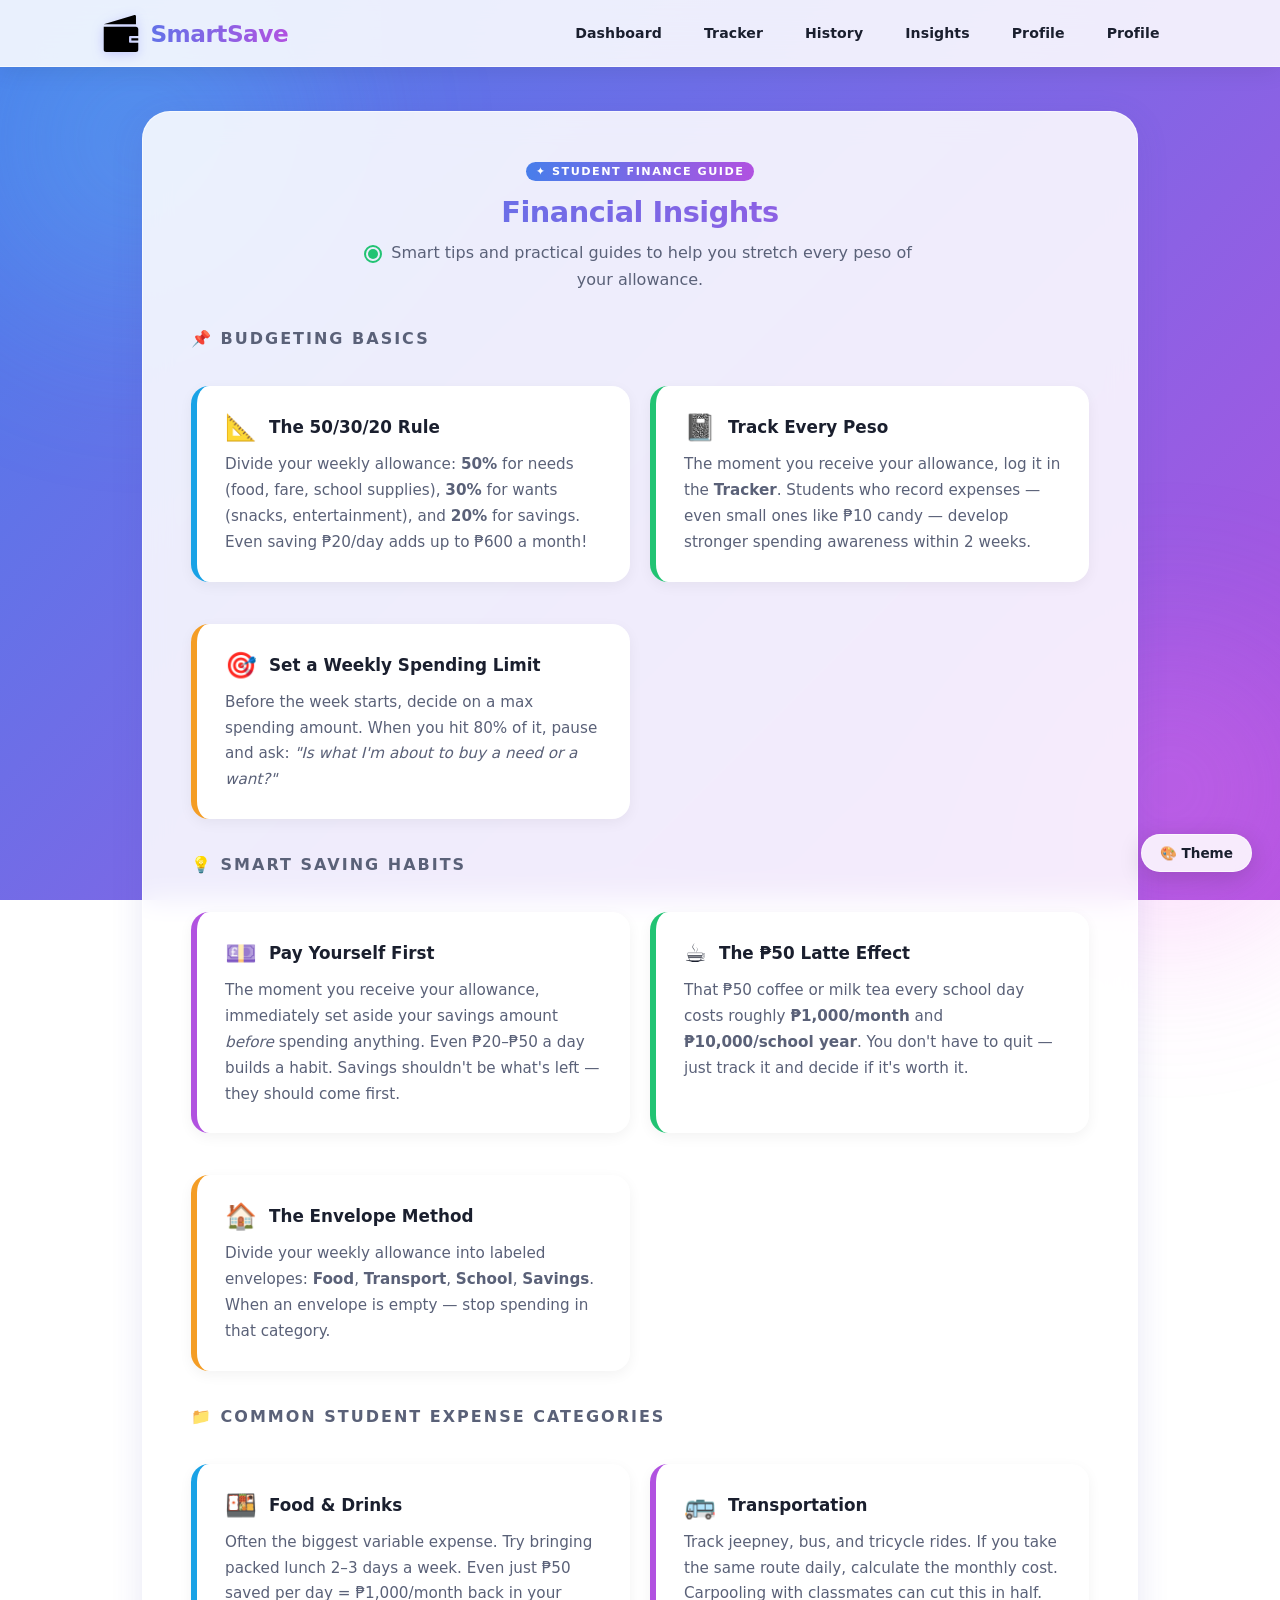
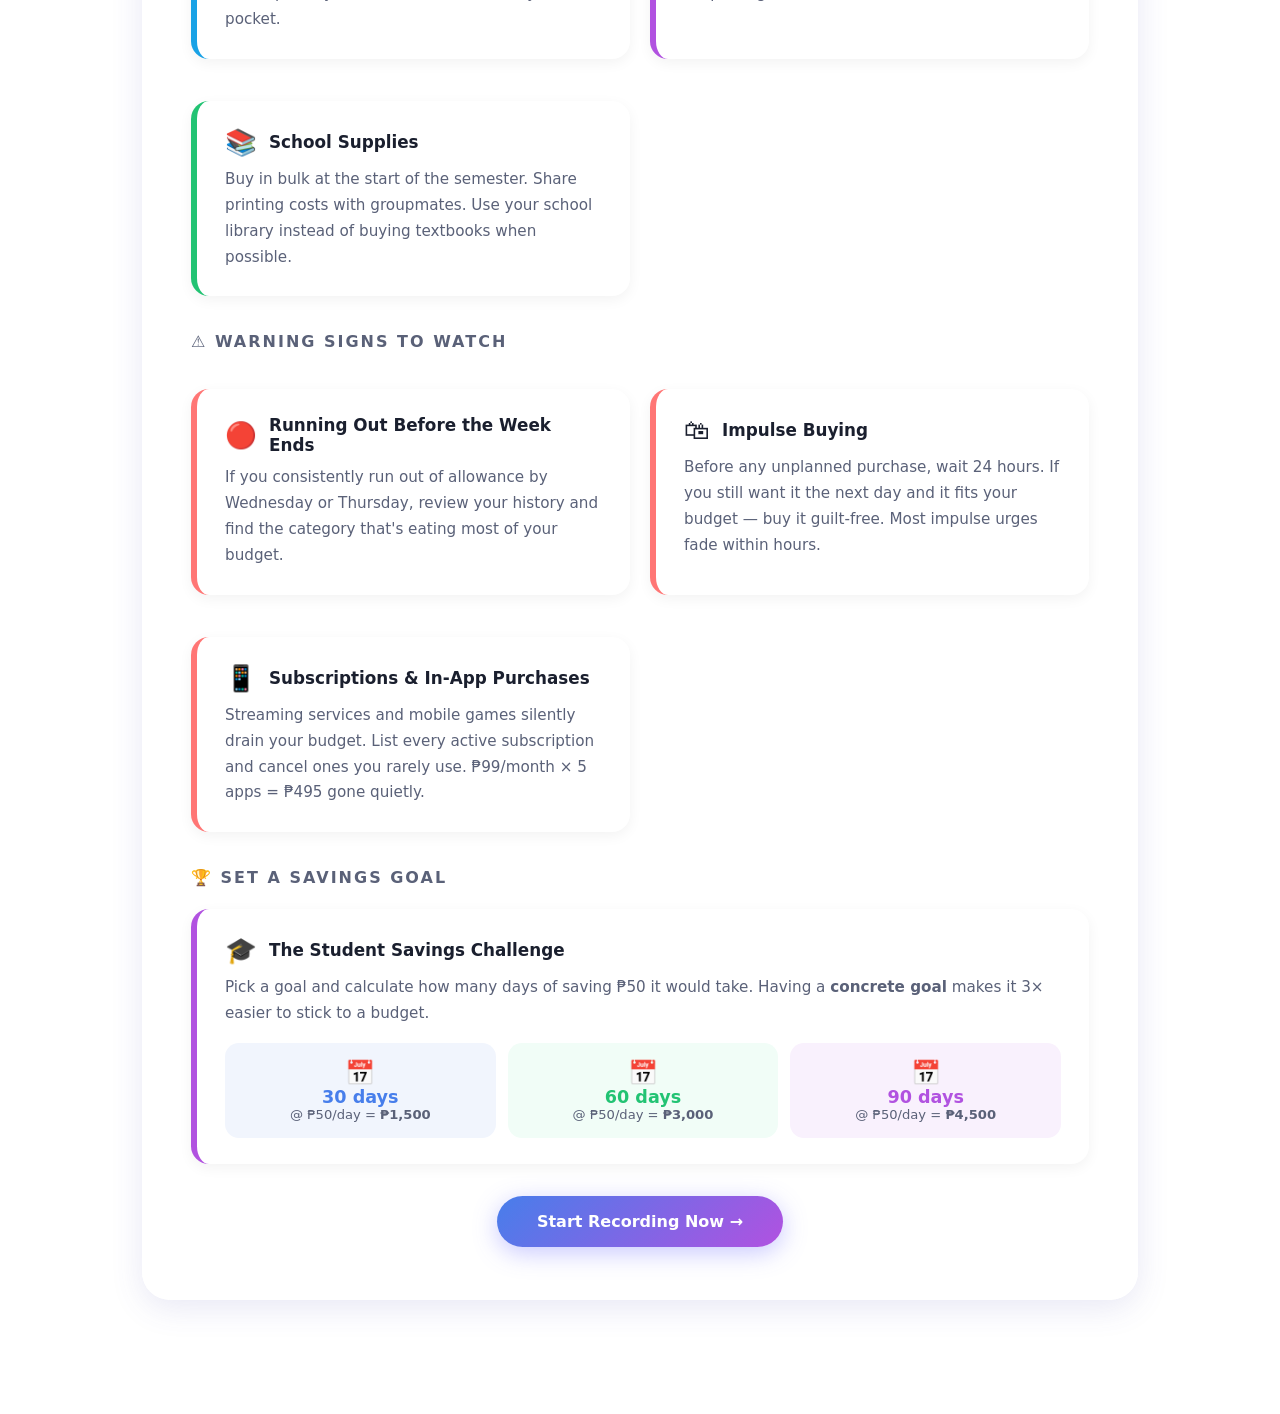
==== FINAL PROJECT 3.0/insights.html @ 8adee1b2 "Add files via upload" ====
<!DOCTYPE html>
<html lang="en">
<head>
    <meta charset="UTF-8">
    <meta name="viewport" content="width=device-width, initial-scale=1.0">
    <title>SmartSave | Insights</title>
    <link rel="stylesheet" href="styles.css">
</head>
<body>

    <nav class="main-nav">
        <div class="nav-brand">
            <img src="assets/wallet-svgrepo-com.svg" alt="SmartSave Logo" class="nav-logo">
            <span>SmartSave</span>
        </div>
        <ul class="nav-links">
            <li><a href="index.html"    class="nav-item home">Dashboard</a></li>
            <li><a href="tracker.html"  class="nav-item tracker">Tracker</a></li>
            <li><a href="history.html"  class="nav-item history">History</a></li>
            <li><a href="insights.html" class="nav-item insights">Insights</a></li>
            <li><a href="profile.html"  class="nav-item profile">Profile</a></li>
            <li><a href="profile.html" class="nav-item profile">Profile</a></li>
        </ul>
    </nav>

    <main class="container">
        <section class="card fade-up">
            <span class="tip-tag">&#10022; Student Finance Guide</span>
            <h2>Financial Insights</h2>
            <p style="max-width: 580px; margin: 10px auto 0;">
                <span class="pulse-dot"></span>
                Smart tips and practical guides to help you stretch every peso of your allowance.
            </p>

            <!-- Budgeting Basics -->
            <div style="margin-top: 36px; text-align: left;">
                <h3 style="font-size:1rem; font-weight:800; letter-spacing:2px; text-transform:uppercase; color:var(--text-muted); margin-bottom:16px;">&#128204; Budgeting Basics</h3>
                <div class="insights-grid">
                    <div class="insight-box blue fade-up delay-1">
                        <div class="insight-header"><span class="insight-icon">&#128208;</span><span class="insight-title">The 50/30/20 Rule</span></div>
                        <p>Divide your weekly allowance: <strong>50%</strong> for needs (food, fare, school supplies), <strong>30%</strong> for wants (snacks, entertainment), and <strong>20%</strong> for savings. Even saving &#8369;20/day adds up to &#8369;600 a month!</p>
                    </div>
                    <div class="insight-box green fade-up delay-2">
                        <div class="insight-header"><span class="insight-icon">&#128211;</span><span class="insight-title">Track Every Peso</span></div>
                        <p>The moment you receive your allowance, log it in the <strong>Tracker</strong>. Students who record expenses &mdash; even small ones like &#8369;10 candy &mdash; develop stronger spending awareness within 2 weeks.</p>
                    </div>
                    <div class="insight-box orange fade-up delay-3">
                        <div class="insight-header"><span class="insight-icon">&#127919;</span><span class="insight-title">Set a Weekly Spending Limit</span></div>
                        <p>Before the week starts, decide on a max spending amount. When you hit 80% of it, pause and ask: <em>"Is what I'm about to buy a need or a want?"</em></p>
                    </div>
                </div>
            </div>

            <!-- Smart Saving Habits -->
            <div style="margin-top: 36px; text-align: left;">
                <h3 style="font-size:1rem; font-weight:800; letter-spacing:2px; text-transform:uppercase; color:var(--text-muted); margin-bottom:16px;">&#128161; Smart Saving Habits</h3>
                <div class="insights-grid">
                    <div class="insight-box fade-up delay-1">
                        <div class="insight-header"><span class="insight-icon">&#128183;</span><span class="insight-title">Pay Yourself First</span></div>
                        <p>The moment you receive your allowance, immediately set aside your savings amount <em>before</em> spending anything. Even &#8369;20&ndash;&#8369;50 a day builds a habit. Savings shouldn't be what's left &mdash; they should come first.</p>
                    </div>
                    <div class="insight-box green fade-up delay-2">
                        <div class="insight-header"><span class="insight-icon">&#9749;</span><span class="insight-title">The &#8369;50 Latte Effect</span></div>
                        <p>That &#8369;50 coffee or milk tea every school day costs roughly <strong>&#8369;1,000/month</strong> and <strong>&#8369;10,000/school year</strong>. You don't have to quit &mdash; just track it and decide if it's worth it.</p>
                    </div>
                    <div class="insight-box orange fade-up delay-3">
                        <div class="insight-header"><span class="insight-icon">&#127968;</span><span class="insight-title">The Envelope Method</span></div>
                        <p>Divide your weekly allowance into labeled envelopes: <strong>Food</strong>, <strong>Transport</strong>, <strong>School</strong>, <strong>Savings</strong>. When an envelope is empty &mdash; stop spending in that category.</p>
                    </div>
                </div>
            </div>

            <!-- Expense Categories -->
            <div style="margin-top: 36px; text-align: left;">
                <h3 style="font-size:1rem; font-weight:800; letter-spacing:2px; text-transform:uppercase; color:var(--text-muted); margin-bottom:16px;">&#128193; Common Student Expense Categories</h3>
                <div class="insights-grid">
                    <div class="insight-box blue fade-up delay-1">
                        <div class="insight-header"><span class="insight-icon">&#127857;</span><span class="insight-title">Food &amp; Drinks</span></div>
                        <p>Often the biggest variable expense. Try bringing packed lunch 2&ndash;3 days a week. Even just &#8369;50 saved per day = &#8369;1,000/month back in your pocket.</p>
                    </div>
                    <div class="insight-box fade-up delay-2">
                        <div class="insight-header"><span class="insight-icon">&#128652;</span><span class="insight-title">Transportation</span></div>
                        <p>Track jeepney, bus, and tricycle rides. If you take the same route daily, calculate the monthly cost. Carpooling with classmates can cut this in half.</p>
                    </div>
                    <div class="insight-box green fade-up delay-3">
                        <div class="insight-header"><span class="insight-icon">&#128218;</span><span class="insight-title">School Supplies</span></div>
                        <p>Buy in bulk at the start of the semester. Share printing costs with groupmates. Use your school library instead of buying textbooks when possible.</p>
                    </div>
                </div>
            </div>

            <!-- Warning Signs -->
            <div style="margin-top: 36px; text-align: left;">
                <h3 style="font-size:1rem; font-weight:800; letter-spacing:2px; text-transform:uppercase; color:var(--text-muted); margin-bottom:16px;">&#9888;&#65039; Warning Signs to Watch</h3>
                <div class="insights-grid">
                    <div class="insight-box red fade-up delay-1">
                        <div class="insight-header"><span class="insight-icon">&#128308;</span><span class="insight-title">Running Out Before the Week Ends</span></div>
                        <p>If you consistently run out of allowance by Wednesday or Thursday, review your history and find the category that's eating most of your budget.</p>
                    </div>
                    <div class="insight-box red fade-up delay-2">
                        <div class="insight-header"><span class="insight-icon">&#128717;</span><span class="insight-title">Impulse Buying</span></div>
                        <p>Before any unplanned purchase, wait 24 hours. If you still want it the next day and it fits your budget &mdash; buy it guilt-free. Most impulse urges fade within hours.</p>
                    </div>
                    <div class="insight-box red fade-up delay-3">
                        <div class="insight-header"><span class="insight-icon">&#128241;</span><span class="insight-title">Subscriptions &amp; In-App Purchases</span></div>
                        <p>Streaming services and mobile games silently drain your budget. List every active subscription and cancel ones you rarely use. &#8369;99/month &times; 5 apps = &#8369;495 gone quietly.</p>
                    </div>
                </div>
            </div>

            <!-- Goal Setting -->
            <div style="margin-top: 36px; text-align: left;">
                <h3 style="font-size:1rem; font-weight:800; letter-spacing:2px; text-transform:uppercase; color:var(--text-muted); margin-bottom:16px;">&#127942; Set a Savings Goal</h3>
                <div class="insight-box fade-up delay-2" style="border-left-color: var(--grad-2);">
                    <div class="insight-header"><span class="insight-icon">&#127891;</span><span class="insight-title">The Student Savings Challenge</span></div>
                    <p style="margin-bottom:16px;">Pick a goal and calculate how many days of saving &#8369;50 it would take. Having a <strong>concrete goal</strong> makes it 3&times; easier to stick to a budget.</p>
                    <div style="display:grid; grid-template-columns: repeat(auto-fit, minmax(160px,1fr)); gap:12px; margin-top:14px;">
                        <div style="background:hsl(220,80%,97%); border-radius:14px; padding:16px; text-align:center;">
                            <div style="font-size:1.5rem;">&#128197;</div>
                            <div style="font-weight:800; font-size:1.1rem; color:var(--grad-1);">30 days</div>
                            <div style="font-size:0.82rem; color:var(--text-muted);">@ &#8369;50/day = <strong>&#8369;1,500</strong></div>
                        </div>
                        <div style="background:hsl(150,80%,97%); border-radius:14px; padding:16px; text-align:center;">
                            <div style="font-size:1.5rem;">&#128197;</div>
                            <div style="font-weight:800; font-size:1.1rem; color:var(--clr-tracker);">60 days</div>
                            <div style="font-size:0.82rem; color:var(--text-muted);">@ &#8369;50/day = <strong>&#8369;3,000</strong></div>
                        </div>
                        <div style="background:hsl(280,80%,97%); border-radius:14px; padding:16px; text-align:center;">
                            <div style="font-size:1.5rem;">&#128197;</div>
                            <div style="font-weight:800; font-size:1.1rem; color:var(--clr-insights);">90 days</div>
                            <div style="font-size:0.82rem; color:var(--text-muted);">@ &#8369;50/day = <strong>&#8369;4,500</strong></div>
                        </div>
                    </div>
                </div>
            </div>

            <a href="tracker.html" class="btn-cta" style="margin-top:32px; display:inline-block;">Start Recording Now &rarr;</a>
        </section>
    </main>

    <footer style="text-align:center; padding: 28px 0 20px; position:relative; z-index:1;">
        <p style="font-size:0.82rem; color:rgba(255,255,255,0.7);">
            &copy; 2026 SmartSave &nbsp;&middot;&nbsp;
            <a href="terms.html" style="color:rgba(255,255,255,0.9); font-weight:600; text-decoration:underline; text-underline-offset:3px;">Terms &amp; Privacy</a>
        </p>
    </footer>

    <script src="script.js"></script>
    <script src="profile-loader.js"></script>
    <script src="theme.js"></script>
</body>
</html>
---- FINAL PROJECT 3.0/styles.css ----
/* ── CSS Variables ─────────────────────────────────────── */
:root {
    --h-primary: 220;
    --grad-1: hsl(220, 80%, 60%);
    --grad-2: hsl(280, 70%, 60%);
    --grad-3: hsl(160, 70%, 50%);
    --glass-bg: rgba(255, 255, 255, 0.88);
    --glass-border: rgba(255, 255, 255, 0.6);
    --text-dark: #1a1f2e;
    --text-muted: #5a6178;
    --clr-home: hsl(200, 80%, 50%);
    --clr-tracker: hsl(150, 70%, 45%);
    --clr-history: hsl(35, 90%, 55%);
    --clr-insights: hsl(280, 70%, 60%);
    --clr-danger: #ff7675;
    --shadow-soft: 0 8px 32px rgba(80, 80, 180, 0.13);
    --shadow-hover: 0 20px 50px rgba(80, 80, 180, 0.22);
    --radius-card: 28px;
    --radius-pill: 50px;
}

/* ── Reset ─────────────────────────────────────────────── */
*, *::before, *::after { box-sizing: border-box; margin: 0; padding: 0; }

/* ── Body & Animated Background ───────────────────────── */
body {
    font-family: 'Segoe UI', system-ui, -apple-system, sans-serif;
    background: linear-gradient(135deg, var(--grad-1), var(--grad-2));
    background-attachment: fixed;
    min-height: 100vh;
    color: var(--text-dark);
    overflow-x: hidden;
}

/* Animated floating orbs behind everything */
body::before,
body::after {
    content: '';
    position: fixed;
    border-radius: 50%;
    filter: blur(80px);
    opacity: 0.45;
    z-index: 0;
    pointer-events: none;
    animation: orbFloat 10s ease-in-out infinite alternate;
}
body::before {
    width: 520px; height: 520px;
    background: radial-gradient(circle, hsl(200,90%,65%), transparent 70%);
    top: -120px; left: -120px;
}
body::after {
    width: 420px; height: 420px;
    background: radial-gradient(circle, hsl(300,80%,70%), transparent 70%);
    bottom: -100px; right: -100px;
    animation-delay: -5s;
    animation-duration: 13s;
}

@keyframes orbFloat {
    0%   { transform: translate(0, 0) scale(1); }
    50%  { transform: translate(40px, 30px) scale(1.08); }
    100% { transform: translate(-20px, 50px) scale(0.95); }
}

/* ── Navbar ────────────────────────────────────────────── */
.main-nav {
    display: flex;
    justify-content: space-between;
    align-items: center;
    padding: 14px 8%;
    background: var(--glass-bg);
    backdrop-filter: blur(18px);
    -webkit-backdrop-filter: blur(18px);
    border-bottom: 1px solid var(--glass-border);
    box-shadow: 0 4px 24px rgba(0,0,0,0.08);
    position: sticky;
    top: 0;
    z-index: 1000;
    animation: navSlideDown 0.6s cubic-bezier(0.22, 1, 0.36, 1) both;
}

@keyframes navSlideDown {
    from { transform: translateY(-100%); opacity: 0; }
    to   { transform: translateY(0);     opacity: 1; }
}

.nav-brand {
    display: flex;
    align-items: center;
    font-family: 'Segoe UI', system-ui, -apple-system, sans-serif;
    font-weight: 800;
    font-size: 1.45rem;
    background: linear-gradient(90deg, var(--grad-1), var(--grad-2));
    -webkit-background-clip: text;
    -webkit-text-fill-color: transparent;
    background-clip: text;
    letter-spacing: -0.5px;
}

.nav-logo {
    height: 38px;
    margin-right: 10px;
    filter: drop-shadow(0 2px 6px rgba(100,100,255,0.3));
    transition: transform 0.4s cubic-bezier(0.34, 1.56, 0.64, 1);
}
.nav-logo:hover { transform: rotate(-12deg) scale(1.15); }

.nav-links { display: flex; list-style: none; gap: 6px; }

.nav-item {
    text-decoration: none;
    font-family: 'Segoe UI', system-ui, -apple-system, sans-serif;
    font-weight: 600;
    font-size: 0.88rem;
    padding: 8px 18px;
    border-radius: var(--radius-pill);
    color: var(--text-dark);
    /* Only transition safe properties — avoids font/layout blink */
    transition: background 0.25s ease, color 0.25s ease, box-shadow 0.25s ease, transform 0.25s ease;
    display: inline-block;
    white-space: nowrap;
    letter-spacing: 0.1px;
    /* No position:relative/overflow:hidden — removes the ::before blink source */
}

.nav-item.home:hover    { background: var(--clr-home);    color: #fff; transform: translateY(-2px); box-shadow: 0 4px 14px rgba(0,160,220,0.30); }
.nav-item.tracker:hover { background: var(--clr-tracker); color: #fff; transform: translateY(-2px); box-shadow: 0 4px 14px rgba(0,180,100,0.30); }
.nav-item.history:hover { background: var(--clr-history); color: #fff; transform: translateY(-2px); box-shadow: 0 4px 14px rgba(240,150,30,0.30); }
.nav-item.insights:hover{ background: var(--clr-insights);color: #fff; transform: translateY(-2px); box-shadow: 0 4px 14px rgba(160,60,220,0.30); }
.nav-item.profile:hover { background: linear-gradient(135deg, var(--grad-1), var(--grad-2)); color: #fff; transform: translateY(-2px); box-shadow: 0 4px 14px rgba(100,100,255,0.30); }
.nav-item:active { transform: translateY(0) scale(0.97); }

/* ── Layout ────────────────────────────────────────────── */
.container {
    max-width: 1040px;
    margin: 44px auto;
    padding: 0 22px;
    position: relative;
    z-index: 1;
}

/* ── Page-Entry Animation Utility ─────────────────────── */
.fade-up {
    opacity: 0;
    transform: translateY(28px);
    animation: fadeUp 0.65s cubic-bezier(0.22, 1, 0.36, 1) forwards;
}
@keyframes fadeUp {
    to { opacity: 1; transform: translateY(0); }
}
.delay-1 { animation-delay: 0.1s; }
.delay-2 { animation-delay: 0.22s; }
.delay-3 { animation-delay: 0.36s; }
.delay-4 { animation-delay: 0.5s; }

/* ── Card ──────────────────────────────────────────────── */
.card {
    background: var(--glass-bg);
    backdrop-filter: blur(14px);
    -webkit-backdrop-filter: blur(14px);
    padding: 3rem;
    border-radius: var(--radius-card);
    border: 1px solid var(--glass-border);
    box-shadow: var(--shadow-soft);
    text-align: center;
    animation: fadeUp 0.7s cubic-bezier(0.22, 1, 0.36, 1) 0.1s both;
}

/* ── Hero Banner ───────────────────────────────────────── */
.hero-banner {
    height: 380px;
    background-image:
        linear-gradient(135deg, rgba(30,30,80,0.60), rgba(80,0,120,0.55)),
        url('assets/calculator-laptop-textured-black-background-top-view.webp');
    background-size: cover;
    background-position: center;
    border-radius: 26px;
    display: flex;
    flex-direction: column;
    align-items: center;
    justify-content: center;
    text-align: center;
    color: white;
    margin-bottom: 32px;
    overflow: hidden;
    position: relative;
    animation: fadeUp 0.7s cubic-bezier(0.22, 1, 0.36, 1) both;
}

/* Shimmer line across hero */
.hero-banner::after {
    content: '';
    position: absolute;
    top: 0; left: -100%;
    width: 50%; height: 100%;
    background: linear-gradient(120deg, transparent, rgba(255,255,255,0.08), transparent);
    animation: heroShimmer 4s ease-in-out infinite;
}
@keyframes heroShimmer {
    0%   { left: -100%; }
    60%  { left: 160%;  }
    100% { left: 160%;  }
}

.hero-banner h1 {
    font-family: 'Segoe UI', system-ui, -apple-system, sans-serif;
    font-size: 2.2rem;
    font-weight: 800;
    color: #fff;
    letter-spacing: -1px;
    text-shadow: 0 4px 24px rgba(0,0,0,0.4);
    animation: fadeUp 0.8s 0.2s both;
}

.hero-banner p {
    font-size: 1.1rem;
    color: rgba(255,255,255,0.82);
    margin-top: 12px;
    animation: fadeUp 0.8s 0.38s both;
}

.hero-badge {
    display: inline-block;
    background: rgba(255,255,255,0.18);
    border: 1px solid rgba(255,255,255,0.35);
    backdrop-filter: blur(8px);
    color: #fff;
    font-size: 0.78rem;
    font-weight: 700;
    letter-spacing: 2px;
    text-transform: uppercase;
    padding: 6px 16px;
    border-radius: 50px;
    margin-bottom: 18px;
    animation: fadeUp 0.8s 0.05s both;
}

/* ── Stats Row (index) ─────────────────────────────────── */
.stats-row {
    display: grid;
    grid-template-columns: repeat(3, 1fr);
    gap: 18px;
    margin-bottom: 24px;
}

.stat-card {
    background: var(--glass-bg);
    border: 1px solid var(--glass-border);
    border-radius: 20px;
    padding: 28px 20px;
    text-align: center;
    box-shadow: var(--shadow-soft);
    transition: transform 0.3s cubic-bezier(0.34, 1.56, 0.64, 1), box-shadow 0.3s;
    cursor: default;
}
.stat-card:hover {
    transform: translateY(-8px) scale(1.03);
    box-shadow: var(--shadow-hover);
}
.stat-icon {
    font-size: 2.2rem;
    margin-bottom: 10px;
    display: block;
    animation: iconPop 0.6s cubic-bezier(0.34, 1.56, 0.64, 1) both;
}
@keyframes iconPop {
    from { transform: scale(0); opacity: 0; }
    to   { transform: scale(1); opacity: 1; }
}
.stat-label {
    font-size: 0.8rem;
    font-weight: 700;
    letter-spacing: 1.5px;
    text-transform: uppercase;
    color: var(--text-muted);
}
.stat-value {
    font-family: 'Segoe UI', system-ui, -apple-system, sans-serif;
    font-size: 1.5rem;
    font-weight: 800;
    background: linear-gradient(90deg, var(--grad-1), var(--grad-2));
    -webkit-background-clip: text;
    -webkit-text-fill-color: transparent;
    background-clip: text;
    margin-top: 4px;
}

/* ── Feature Cards Grid (index) ───────────────────────── */
.features-grid {
    display: grid;
    grid-template-columns: repeat(auto-fit, minmax(260px, 1fr));
    gap: 20px;
    margin-top: 28px;
}

.feature-card {
    background: white;
    border-radius: 22px;
    padding: 30px 24px;
    text-align: left;
    border-top: 4px solid transparent;
    box-shadow: 0 4px 16px rgba(0,0,0,0.06);
    transition: all 0.35s cubic-bezier(0.34, 1.56, 0.64, 1);
    position: relative;
    overflow: hidden;
}
.feature-card::before {
    content: '';
    position: absolute;
    inset: 0;
    opacity: 0;
    transition: opacity 0.3s;
    border-radius: 22px;
}
.feature-card:hover {
    transform: translateY(-10px);
    box-shadow: var(--shadow-hover);
}
.feature-card:hover::before { opacity: 1; }

.feature-card.blue  { border-top-color: var(--clr-home); }
.feature-card.green { border-top-color: var(--clr-tracker); }
.feature-card.orange{ border-top-color: var(--clr-history); }
.feature-card.purple{ border-top-color: var(--clr-insights); }

.feature-card:hover.blue   { background: linear-gradient(135deg, hsl(200,100%,97%), white); }
.feature-card:hover.green  { background: linear-gradient(135deg, hsl(150,100%,97%), white); }
.feature-card:hover.orange { background: linear-gradient(135deg, hsl(35,100%,97%), white); }
.feature-card:hover.purple { background: linear-gradient(135deg, hsl(280,100%,97%), white); }

.feature-emoji { font-size: 2.4rem; margin-bottom: 14px; display: block; }
.feature-title {
    font-family: 'Segoe UI', system-ui, -apple-system, sans-serif;
    font-size: 1.1rem;
    font-weight: 800;
    color: var(--text-dark);
    margin-bottom: 8px;
}
.feature-desc { font-size: 0.9rem; color: var(--text-muted); line-height: 1.6; }

/* ── CTA Button ────────────────────────────────────────── */
.btn-cta {
    display: inline-block;
    margin-top: 36px;
    background: linear-gradient(135deg, var(--grad-1), var(--grad-2));
    color: white;
    font-family: 'Segoe UI', system-ui, -apple-system, sans-serif;
    font-weight: 700;
    font-size: 1rem;
    padding: 16px 40px;
    border-radius: var(--radius-pill);
    text-decoration: none;
    border: none;
    cursor: pointer;
    position: relative;
    overflow: hidden;
    transition: transform 0.3s cubic-bezier(0.34,1.56,0.64,1), box-shadow 0.3s;
    box-shadow: 0 6px 24px rgba(100,100,255,0.35);
}
.btn-cta::before {
    content: '';
    position: absolute;
    top: 0; left: -100%;
    width: 60%; height: 100%;
    background: linear-gradient(120deg, transparent, rgba(255,255,255,0.28), transparent);
    transition: left 0.45s ease;
}
.btn-cta:hover { transform: translateY(-4px) scale(1.04); box-shadow: 0 14px 36px rgba(100,100,255,0.45); }
.btn-cta:hover::before { left: 160%; }
.btn-cta:active { transform: scale(0.97); }

/* ── Interact Box (Tracker) ────────────────────────────── */
.interact-box {
    background: #ffffff;
    padding: 22px;
    border-radius: 18px;
    margin-bottom: 18px;
    border: 2px solid transparent;
    text-align: left;
    position: relative;
    overflow: hidden;
    transition: transform 0.3s cubic-bezier(0.34, 1.56, 0.64, 1), border-color 0.3s ease, box-shadow 0.3s ease;
    box-shadow: 0 4px 10px rgba(0,0,0,0.04);
}

/* Shimmer sweep — same as btn-cta */
.interact-box::before {
    content: '';
    position: absolute;
    top: 0; left: -100%;
    width: 60%; height: 100%;
    background: linear-gradient(120deg, transparent, rgba(255,255,255,0.45), transparent);
    transition: left 0.45s ease;
    pointer-events: none;
    z-index: 0;
}
.interact-box:hover::before { left: 160%; }

/* All boxes — general pop */
.interact-box:hover {
    transform: translateY(-6px) scale(1.02);
    box-shadow: 0 14px 36px rgba(100, 100, 255, 0.22);
}

/* Budget box — blue pop */
.interact-box:nth-of-type(1):hover {
    border-color: var(--clr-home);
    box-shadow: 0 14px 36px rgba(0, 160, 220, 0.28);
}

/* Expense box — orange pop */
.interact-box:nth-of-type(2):hover {
    border-color: var(--clr-history);
    box-shadow: 0 14px 36px rgba(240, 150, 30, 0.28);
}

.interact-box:active {
    transform: scale(0.98);
    transition: transform 0.1s ease;
}

/* Keep child elements above the shimmer */
.interact-box label,
.interact-box input {
    position: relative;
    z-index: 1;
}

label { font-weight: 700; font-size: 0.92rem; display: block; margin-bottom: 8px; color: var(--text-dark); }

input {
    width: 100%;
    padding: 13px 16px;
    border: 2px solid #e8eaf0;
    border-radius: 12px;
    outline: none;
    font-size: 1rem;
    font-family: 'Segoe UI', system-ui, -apple-system, sans-serif;
    transition: border-color 0.3s, box-shadow 0.3s;
    background: #fafafe;
}

/* Budget input — blue focus */
#user-budget:focus {
    border-color: var(--clr-home);
    box-shadow: 0 0 0 4px rgba(0, 160, 220, 0.13);
}

/* Expense input — orange focus */
#expense-amount:focus {
    border-color: var(--clr-history);
    box-shadow: 0 0 0 4px rgba(240, 150, 30, 0.13);
}

/* ── Primary Button ────────────────────────────────────── */
.btn-primary {
    background: linear-gradient(135deg, var(--grad-1), var(--grad-2));
    color: white;
    border: none;
    padding: 16px;
    border-radius: 14px;
    font-family: 'Segoe UI', system-ui, -apple-system, sans-serif;
    font-weight: 700;
    font-size: 1.05rem;
    cursor: pointer;
    width: 100%;
    transition: transform 0.3s cubic-bezier(0.34,1.56,0.64,1), box-shadow 0.3s, opacity 0.2s;
    margin-top: 10px;
    position: relative;
    overflow: hidden;
    box-shadow: 0 6px 20px rgba(100,100,255,0.3);
    letter-spacing: 0.3px;
}
.btn-primary::after {
    content: '';
    position: absolute;
    top: 50%; left: 50%;
    width: 0; height: 0;
    background: rgba(255,255,255,0.25);
    border-radius: 50%;
    transform: translate(-50%,-50%);
    transition: width 0.5s, height 0.5s, opacity 0.5s;
    opacity: 0;
}
.btn-primary:active::after { width: 300px; height: 300px; opacity: 0; transition: 0s; }
.btn-primary:hover { transform: translateY(-3px) scale(1.02); box-shadow: 0 12px 30px rgba(100,100,255,0.4); }
.btn-primary:active { transform: scale(0.97); }

/* ── Reset Button ──────────────────────────────────────── */
.btn-reset {
    background: white;
    color: var(--clr-danger);
    border: 2px solid var(--clr-danger);
    padding: 11px 24px;
    border-radius: var(--radius-pill);
    font-family: 'Segoe UI', system-ui, -apple-system, sans-serif;
    font-weight: 700;
    cursor: pointer;
    margin-bottom: 28px;
    transition: all 0.3s cubic-bezier(0.34, 1.56, 0.64, 1);
}
.btn-reset:hover {
    background: var(--clr-danger);
    color: white;
    transform: translateY(-3px) scale(1.05);
    box-shadow: 0 8px 20px rgba(255, 118, 117, 0.4);
}

/* ── History Grid ──────────────────────────────────────── */
.history-grid {
    display: grid;
    grid-template-columns: repeat(auto-fill, minmax(280px, 1fr));
    gap: 20px;
    margin-top: 26px;
}

.history-card, .interact-box.history-item {
    background: white;
    padding: 22px;
    border-radius: 18px;
    text-align: left;
    border-left: 5px solid var(--clr-history);
    box-shadow: 0 4px 14px rgba(0,0,0,0.06);
    transition: all 0.3s cubic-bezier(0.34,1.56,0.64,1);
    animation: fadeUp 0.5s both;
}
.history-card:hover { transform: translateY(-6px); box-shadow: var(--shadow-hover); }

/* ── Headings ──────────────────────────────────────────── */
h2 {
    font-family: 'Segoe UI', system-ui, -apple-system, sans-serif;
    font-size: 1.8rem;
    font-weight: 800;
    color: var(--text-dark);
    margin-bottom: 8px;
    letter-spacing: -0.5px;
}
.card h2 {
    background: linear-gradient(90deg, var(--grad-1), var(--grad-2));
    -webkit-background-clip: text;
    -webkit-text-fill-color: transparent;
    background-clip: text;
}
p { line-height: 1.7; color: var(--text-muted); }

/* ── Insight Boxes ─────────────────────────────────────── */
.insight-box {
    background: white;
    padding: 26px 28px;
    border-radius: 18px;
    margin-top: 22px;
    text-align: left;
    border-left: 6px solid var(--clr-insights);
    box-shadow: 0 4px 14px rgba(0,0,0,0.05);
    transition: transform 0.3s cubic-bezier(0.34,1.56,0.64,1), box-shadow 0.3s;
    animation: fadeUp 0.6s both;
}
.insight-box:hover { transform: translateY(-6px); box-shadow: var(--shadow-hover); }

.insight-box.green  { border-left-color: var(--clr-tracker); }
.insight-box.orange { border-left-color: var(--clr-history); }
.insight-box.blue   { border-left-color: var(--clr-home); }
.insight-box.red    { border-left-color: var(--clr-danger); }

.insight-header {
    display: flex;
    align-items: center;
    gap: 12px;
    margin-bottom: 10px;
}
.insight-icon { font-size: 1.6rem; }
.insight-title {
    font-family: 'Segoe UI', system-ui, -apple-system, sans-serif;
    font-size: 1.05rem;
    font-weight: 800;
    color: var(--text-dark);
}
.insight-box p { font-size: 0.95rem; color: var(--text-muted); }

.tip-tag {
    display: inline-block;
    font-size: 0.7rem;
    font-weight: 700;
    letter-spacing: 1.5px;
    text-transform: uppercase;
    padding: 3px 10px;
    border-radius: 50px;
    margin-bottom: 14px;
    background: linear-gradient(90deg, var(--grad-1), var(--grad-2));
    color: white;
}

.insights-grid {
    display: grid;
    grid-template-columns: repeat(auto-fit, minmax(290px, 1fr));
    gap: 20px;
    margin-top: 10px;
}

/* ── Pulse Dot (live indicator) ────────────────────────── */
.pulse-dot {
    display: inline-block;
    width: 10px; height: 10px;
    background: var(--clr-tracker);
    border-radius: 50%;
    margin-right: 8px;
    position: relative;
    vertical-align: middle;
}
.pulse-dot::after {
    content: '';
    position: absolute;
    inset: -4px;
    border-radius: 50%;
    border: 2px solid var(--clr-tracker);
    animation: pulse 1.5s ease-out infinite;
}
@keyframes pulse {
    0%   { transform: scale(1);   opacity: 1; }
    100% { transform: scale(2.2); opacity: 0; }
}

/* ── Responsive ────────────────────────────────────────── */
@media (max-width: 768px) {
    .stats-row { grid-template-columns: 1fr 1fr; }
}
@media (max-width: 480px) {
    .main-nav { flex-direction: column; gap: 14px; padding: 14px 5%; }
    .nav-links { flex-wrap: wrap; justify-content: center; }
    .card { padding: 1.6rem; }
    .stats-row { grid-template-columns: 1fr; }
    .hero-banner { height: 300px; }
}


/* ── Theme Toggle Button (fixed bottom-right) ─────────── */
.theme-toggle-btn {
    position: fixed;
    bottom: 28px;
    right: 28px;
    z-index: 9999;
    background: var(--glass-bg);
    border: 1.5px solid var(--glass-border);
    border-radius: var(--radius-pill);
    padding: 10px 18px;
    font-family: 'Segoe UI', system-ui, sans-serif;
    font-size: 0.85rem;
    font-weight: 700;
    cursor: pointer;
    box-shadow: 0 6px 24px rgba(0,0,0,0.15);
    display: flex;
    align-items: center;
    gap: 8px;
    transition: transform 0.25s ease, box-shadow 0.25s ease;
    color: var(--text-dark);
    backdrop-filter: blur(12px);
}
.theme-toggle-btn:hover {
    transform: translateY(-3px);
    box-shadow: 0 10px 30px rgba(0,0,0,0.2);
}

/* Theme picker panel */
.theme-panel {
    position: fixed;
    bottom: 76px;
    right: 28px;
    z-index: 9998;
    background: var(--glass-bg);
    backdrop-filter: blur(16px);
    border: 1.5px solid var(--glass-border);
    border-radius: 20px;
    padding: 16px;
    box-shadow: 0 12px 40px rgba(0,0,0,0.18);
    display: none;
    flex-direction: column;
    gap: 8px;
    min-width: 180px;
    animation: fadeUp 0.25s ease both;
}
.theme-panel.open { display: flex; }

.theme-panel-title {
    font-size: 0.72rem;
    font-weight: 700;
    letter-spacing: 1.5px;
    text-transform: uppercase;
    color: var(--text-muted);
    margin-bottom: 4px;
    padding: 0 4px;
}

.theme-option {
    display: flex;
    align-items: center;
    gap: 10px;
    padding: 10px 14px;
    border-radius: 12px;
    border: 2px solid transparent;
    cursor: pointer;
    font-size: 0.88rem;
    font-weight: 600;
    transition: background 0.2s, border-color 0.2s;
    color: var(--text-dark);
    background: none;
    font-family: 'Segoe UI', system-ui, sans-serif;
    text-align: left;
    width: 100%;
}
.theme-option:hover { background: rgba(100,100,255,0.08); }
.theme-option.active { border-color: var(--grad-1); background: rgba(100,100,255,0.1); }

.theme-swatch {
    width: 20px; height: 20px;
    border-radius: 50%;
    border: 2px solid rgba(0,0,0,0.1);
    flex-shrink: 0;
}
.swatch-color  { background: linear-gradient(135deg, hsl(220,80%,60%), hsl(280,70%,60%)); }
.swatch-dark   { background: linear-gradient(135deg, #1a1a2e, #2d2d44); }
.swatch-bw     { background: linear-gradient(135deg, #ffffff, #1a1a1a); border-color: #ccc; }

/* ── DARK THEME ────────────────────────────────────────── */
body.theme-dark {
    background: linear-gradient(135deg, #0f0f1a, #1a1a2e) !important;
}
body.theme-dark::before {
    background: radial-gradient(circle, rgba(100,100,255,0.3), transparent 70%);
}
body.theme-dark::after {
    background: radial-gradient(circle, rgba(160,60,220,0.25), transparent 70%);
}
body.theme-dark .main-nav {
    background: rgba(20, 20, 40, 0.92);
    border-bottom-color: rgba(255,255,255,0.08);
}
body.theme-dark .card,
body.theme-dark .interact-box,
body.theme-dark .insight-box,
body.theme-dark .feature-card,
body.theme-dark .stat-card,
body.theme-dark .theme-toggle-btn,
body.theme-dark .theme-panel {
    background: rgba(30, 30, 55, 0.92);
    border-color: rgba(255,255,255,0.08);
    color: #e0e0f0;
}
body.theme-dark h2,
body.theme-dark h3,
body.theme-dark .feature-title,
body.theme-dark .insight-title,
body.theme-dark .stat-label {
    color: #c8c8ee;
}
body.theme-dark p,
body.theme-dark label,
body.theme-dark .feature-desc,
body.theme-dark .insight-box p {
    color: #9090b8;
}
body.theme-dark .nav-item { color: #c8c8ee; }
body.theme-dark input {
    background: rgba(255,255,255,0.06);
    border-color: rgba(255,255,255,0.12);
    color: #e0e0f0;
}
body.theme-dark .theme-option { color: #c8c8ee; }
body.theme-dark .theme-panel-title { color: #7070a0; }

/* ── BLACK & WHITE THEME ───────────────────────────────── */
body.theme-bw {
    background: #f5f5f5 !important;
}
body.theme-bw::before,
body.theme-bw::after { opacity: 0; }

body.theme-bw .main-nav {
    background: #ffffff;
    border-bottom: 1.5px solid #d0d0d0;
    box-shadow: 0 2px 12px rgba(0,0,0,0.08);
}
body.theme-bw .nav-brand {
    background: none;
    -webkit-text-fill-color: #1a1a1a;
    color: #1a1a1a;
}
body.theme-bw .nav-item { color: #1a1a1a; }
body.theme-bw .nav-item.home:hover,
body.theme-bw .nav-item.tracker:hover,
body.theme-bw .nav-item.history:hover,
body.theme-bw .nav-item.insights:hover {
    background: #1a1a1a;
    color: #ffffff;
    box-shadow: 0 4px 14px rgba(0,0,0,0.25);
}
body.theme-bw .card,
body.theme-bw .interact-box,
body.theme-bw .feature-card,
body.theme-bw .stat-card,
body.theme-bw .theme-toggle-btn,
body.theme-bw .theme-panel {
    background: #ffffff;
    border-color: #d8d8d8;
    box-shadow: 0 4px 16px rgba(0,0,0,0.07);
}
body.theme-bw .insight-box        { background: #ffffff; border-left-color: #1a1a1a !important; }
body.theme-bw .history-item       { border-left-color: #1a1a1a !important; }
body.theme-bw h2 {
    background: none;
    -webkit-text-fill-color: #1a1a1a;
    color: #1a1a1a;
}
body.theme-bw h3, body.theme-bw .feature-title,
body.theme-bw .insight-title      { color: #1a1a1a; }
body.theme-bw p, body.theme-bw label,
body.theme-bw .feature-desc,
body.theme-bw .insight-box p,
body.theme-bw .stat-label         { color: #555555; }
body.theme-bw .stat-value {
    background: none;
    -webkit-text-fill-color: #1a1a1a;
    color: #1a1a1a;
}
body.theme-bw .tip-tag            { background: #1a1a1a; color: #ffffff; }
body.theme-bw .btn-primary,
body.theme-bw .btn-cta            { background: #1a1a1a; box-shadow: none; }
body.theme-bw .btn-reset          { border-color: #1a1a1a; color: #1a1a1a; }
body.theme-bw .btn-reset:hover    { background: #1a1a1a; color: #ffffff; box-shadow: none; }
body.theme-bw input {
    background: #fafafa;
    border-color: #cccccc;
    color: #1a1a1a;
}
body.theme-bw .hero-banner {
    background-image:
        linear-gradient(135deg, rgba(0,0,0,0.65), rgba(50,50,50,0.6)),
        url('assets/calculator-laptop-textured-black-background-top-view.webp');
}
body.theme-bw .pulse-dot,
body.theme-bw .pulse-dot::after   { background-color: #1a1a1a; border-color: #1a1a1a; }
body.theme-bw .theme-option       { color: #1a1a1a; }
body.theme-bw .theme-panel-title  { color: #888888; }
body.theme-bw .feature-card.blue:hover,
body.theme-bw .feature-card.green:hover,
body.theme-bw .feature-card.orange:hover,
body.theme-bw .feature-card.purple:hover { background: #f5f5f5; }
body.theme-bw .feature-card.blue,
body.theme-bw .feature-card.green,
body.theme-bw .feature-card.orange,
body.theme-bw .feature-card.purple { border-top-color: #1a1a1a; }

/* ── Terms Page Styles ─────────────────────────────────── */
.terms-section {
    text-align: left;
    margin-top: 28px;
}
.terms-block {
    background: white;
    border-radius: 18px;
    padding: 28px 32px;
    margin-bottom: 16px;
    border-left: 5px solid var(--grad-1);
    box-shadow: 0 4px 14px rgba(0,0,0,0.05);
    transition: transform 0.3s ease, box-shadow 0.3s ease;
    animation: fadeUp 0.5s both;
}
.terms-block:hover { transform: translateY(-4px); box-shadow: var(--shadow-hover); }
.terms-block h3 {
    font-size: 1rem;
    font-weight: 800;
    color: var(--text-dark);
    margin-bottom: 10px;
    display: flex;
    align-items: center;
    gap: 10px;
}
.terms-block p, .terms-block li {
    font-size: 0.92rem;
    color: var(--text-muted);
    line-height: 1.75;
}
.terms-block ul { padding-left: 20px; margin-top: 8px; }
.terms-block li { margin-bottom: 4px; }
.terms-last-updated {
    font-size: 0.78rem;
    color: var(--text-muted);
    margin-top: 6px;
}

body.theme-dark .terms-block  { background: rgba(30,30,55,0.92); border-color: rgba(255,255,255,0.08); border-left-color: var(--grad-1); }
body.theme-dark .terms-block h3 { color: #c8c8ee; }
body.theme-bw   .terms-block  { border-left-color: #1a1a1a; }
body.theme-bw   .terms-block h3 { color: #1a1a1a; }


/* ── Avatar ────────────────────────────────────────────── */
.profile-header {
    display: flex;
    flex-direction: column;
    align-items: center;
    gap: 14px;
    padding-bottom: 32px;
    border-bottom: 1.5px solid rgba(0,0,0,0.07);
    margin-bottom: 32px;
}
.avatar-wrap {
    position: relative;
    width: 96px;
    height: 96px;
    cursor: pointer;
}
.avatar-circle {
    width: 96px;
    height: 96px;
    border-radius: 50%;
    background: linear-gradient(135deg, var(--grad-1), var(--grad-2));
    display: flex;
    align-items: center;
    justify-content: center;
    font-size: 2.6rem;
    color: white;
    font-weight: 800;
    transition: transform 0.35s cubic-bezier(0.34,1.56,0.64,1), box-shadow 0.3s;
    box-shadow: 0 6px 24px rgba(100,100,255,0.3);
    user-select: none;
}
.avatar-wrap:hover .avatar-circle {
    transform: scale(1.1) rotate(-6deg);
    box-shadow: 0 12px 32px rgba(100,100,255,0.45);
}
.avatar-edit-badge {
    position: absolute;
    bottom: 2px; right: 2px;
    width: 26px; height: 26px;
    background: white;
    border-radius: 50%;
    display: flex;
    align-items: center;
    justify-content: center;
    font-size: 0.75rem;
    box-shadow: 0 2px 8px rgba(0,0,0,0.15);
    border: 2px solid var(--grad-1);
}
.profile-name-display {
    font-size: 1.4rem;
    font-weight: 800;
    color: var(--text-dark);
}
.profile-tagline {
    font-size: 0.88rem;
    color: var(--text-muted);
    margin-top: -8px;
}

/* ── Settings Sections ─────────────────────────────────── */
.settings-section {
    margin-bottom: 32px;
    text-align: left;
}
.settings-label {
    font-size: 0.72rem;
    font-weight: 800;
    letter-spacing: 2px;
    text-transform: uppercase;
    color: var(--text-muted);
    margin-bottom: 12px;
    padding-left: 4px;
}

/* ── Settings Row ──────────────────────────────────────── */
.settings-row {
    background: white;
    border-radius: 16px;
    padding: 18px 20px;
    margin-bottom: 10px;
    display: flex;
    align-items: center;
    gap: 14px;
    border: 2px solid transparent;
    box-shadow: 0 3px 10px rgba(0,0,0,0.05);
    position: relative;
    overflow: hidden;
    transition: transform 0.3s cubic-bezier(0.34,1.56,0.64,1), border-color 0.3s, box-shadow 0.3s;
    cursor: default;
}
.settings-row::before {
    content: '';
    position: absolute;
    top: 0; left: -100%;
    width: 60%; height: 100%;
    background: linear-gradient(120deg, transparent, rgba(255,255,255,0.5), transparent);
    transition: left 0.45s ease;
    pointer-events: none;
}
.settings-row:hover { transform: translateY(-4px) scale(1.01); border-color: var(--grad-1); box-shadow: 0 12px 28px rgba(100,100,255,0.18); }
.settings-row:hover::before { left: 160%; }
.settings-row:active { transform: scale(0.98); }

.settings-icon {
    font-size: 1.4rem;
    width: 42px; height: 42px;
    border-radius: 12px;
    background: linear-gradient(135deg, hsl(220,80%,95%), hsl(280,70%,95%));
    display: flex; align-items: center; justify-content: center;
    flex-shrink: 0;
}
.settings-info { flex: 1; }
.settings-info strong {
    display: block;
    font-size: 0.95rem;
    font-weight: 700;
    color: var(--text-dark);
    margin-bottom: 2px;
}
.settings-info span {
    font-size: 0.82rem;
    color: var(--text-muted);
}
.settings-arrow { color: var(--text-muted); font-size: 1rem; }

/* ── Profile Input Fields ──────────────────────────────── */
.profile-field {
    margin-bottom: 14px;
    text-align: left;
}
.profile-field label {
    font-size: 0.82rem;
    font-weight: 700;
    color: var(--text-muted);
    letter-spacing: 0.5px;
    text-transform: uppercase;
    margin-bottom: 6px;
    display: block;
}
.profile-field input {
    width: 100%;
    padding: 13px 16px;
    border: 2px solid #e8eaf0;
    border-radius: 12px;
    font-size: 0.97rem;
    font-family: 'Segoe UI', system-ui, sans-serif;
    outline: none;
    background: #fafafe;
    transition: border-color 0.3s, box-shadow 0.3s;
    color: var(--text-dark);
}
.profile-field input:focus {
    border-color: var(--grad-1);
    box-shadow: 0 0 0 4px rgba(100,130,255,0.12);
}

/* ── Stats Summary ─────────────────────────────────────── */
.profile-stats {
    display: grid;
    grid-template-columns: repeat(3, 1fr);
    gap: 12px;
    margin-bottom: 32px;
}
.profile-stat {
    background: white;
    border-radius: 16px;
    padding: 18px 12px;
    text-align: center;
    box-shadow: 0 3px 10px rgba(0,0,0,0.05);
    transition: transform 0.3s cubic-bezier(0.34,1.56,0.64,1), box-shadow 0.3s;
    border: 2px solid transparent;
}
.profile-stat:hover { transform: translateY(-5px) scale(1.03); box-shadow: var(--shadow-hover); border-color: var(--grad-1); }
.profile-stat-value {
    font-size: 1.4rem;
    font-weight: 800;
    background: linear-gradient(90deg, var(--grad-1), var(--grad-2));
    -webkit-background-clip: text;
    -webkit-text-fill-color: transparent;
    background-clip: text;
}
.profile-stat-label {
    font-size: 0.75rem;
    font-weight: 700;
    color: var(--text-muted);
    text-transform: uppercase;
    letter-spacing: 1px;
    margin-top: 4px;
}

/* ── Save Button ───────────────────────────────────────── */
.btn-save-profile {
    width: 100%;
    padding: 15px;
    background: linear-gradient(135deg, var(--grad-1), var(--grad-2));
    color: white;
    border: none;
    border-radius: 14px;
    font-size: 1rem;
    font-weight: 700;
    font-family: 'Segoe UI', system-ui, sans-serif;
    cursor: pointer;
    transition: transform 0.3s cubic-bezier(0.34,1.56,0.64,1), box-shadow 0.3s;
    box-shadow: 0 6px 20px rgba(100,100,255,0.3);
    margin-top: 6px;
    position: relative;
    overflow: hidden;
}
.btn-save-profile::before {
    content: '';
    position: absolute;
    top: 0; left: -100%;
    width: 60%; height: 100%;
    background: linear-gradient(120deg, transparent, rgba(255,255,255,0.25), transparent);
    transition: left 0.45s ease;
}
.btn-save-profile:hover { transform: translateY(-3px) scale(1.02); box-shadow: 0 12px 30px rgba(100,100,255,0.4); }
.btn-save-profile:hover::before { left: 160%; }
.btn-save-profile:active { transform: scale(0.97); }

/* ── Danger Zone ───────────────────────────────────────── */
.danger-zone {
    background: #fff5f5;
    border: 2px solid #ffd0d0;
    border-radius: 16px;
    padding: 20px;
    text-align: left;
}
.danger-zone h4 {
    font-size: 0.85rem;
    font-weight: 800;
    color: var(--clr-danger);
    text-transform: uppercase;
    letter-spacing: 1.5px;
    margin-bottom: 10px;
}
.danger-zone p {
    font-size: 0.88rem;
    color: var(--text-muted);
    margin-bottom: 14px;
}

/* ── Dark / BW theme overrides ─────────────────────────── */
body.theme-dark .profile-name-display { color: #e0e0f0; }
body.theme-dark .profile-header       { border-bottom-color: rgba(255,255,255,0.08); }
body.theme-dark .settings-row,
body.theme-dark .profile-stat         { background: rgba(30,30,55,0.92); border-color: rgba(255,255,255,0.06); }
body.theme-dark .settings-info strong { color: #c8c8ee; }
body.theme-dark .settings-info span,
body.theme-dark .profile-stat-label   { color: #7070a0; }
body.theme-dark .settings-icon        { background: rgba(100,100,255,0.15); }
body.theme-dark .profile-field input  { background: rgba(255,255,255,0.06); border-color: rgba(255,255,255,0.12); color: #e0e0f0; }
body.theme-dark .danger-zone          { background: rgba(255,80,80,0.08); border-color: rgba(255,80,80,0.2); }

body.theme-bw .profile-stat-value     { background: none; -webkit-text-fill-color: #1a1a1a; }
body.theme-bw .settings-row,
body.theme-bw .profile-stat           { background: white; border-color: #e0e0e0; }
body.theme-bw .settings-row:hover,
body.theme-bw .profile-stat:hover     { border-color: #1a1a1a; box-shadow: 0 8px 20px rgba(0,0,0,0.1); }
body.theme-bw .settings-icon          { background: #f0f0f0; }
body.theme-bw .btn-save-profile       { background: #1a1a1a; box-shadow: none; }
body.theme-bw .danger-zone            { background: #fff5f5; }
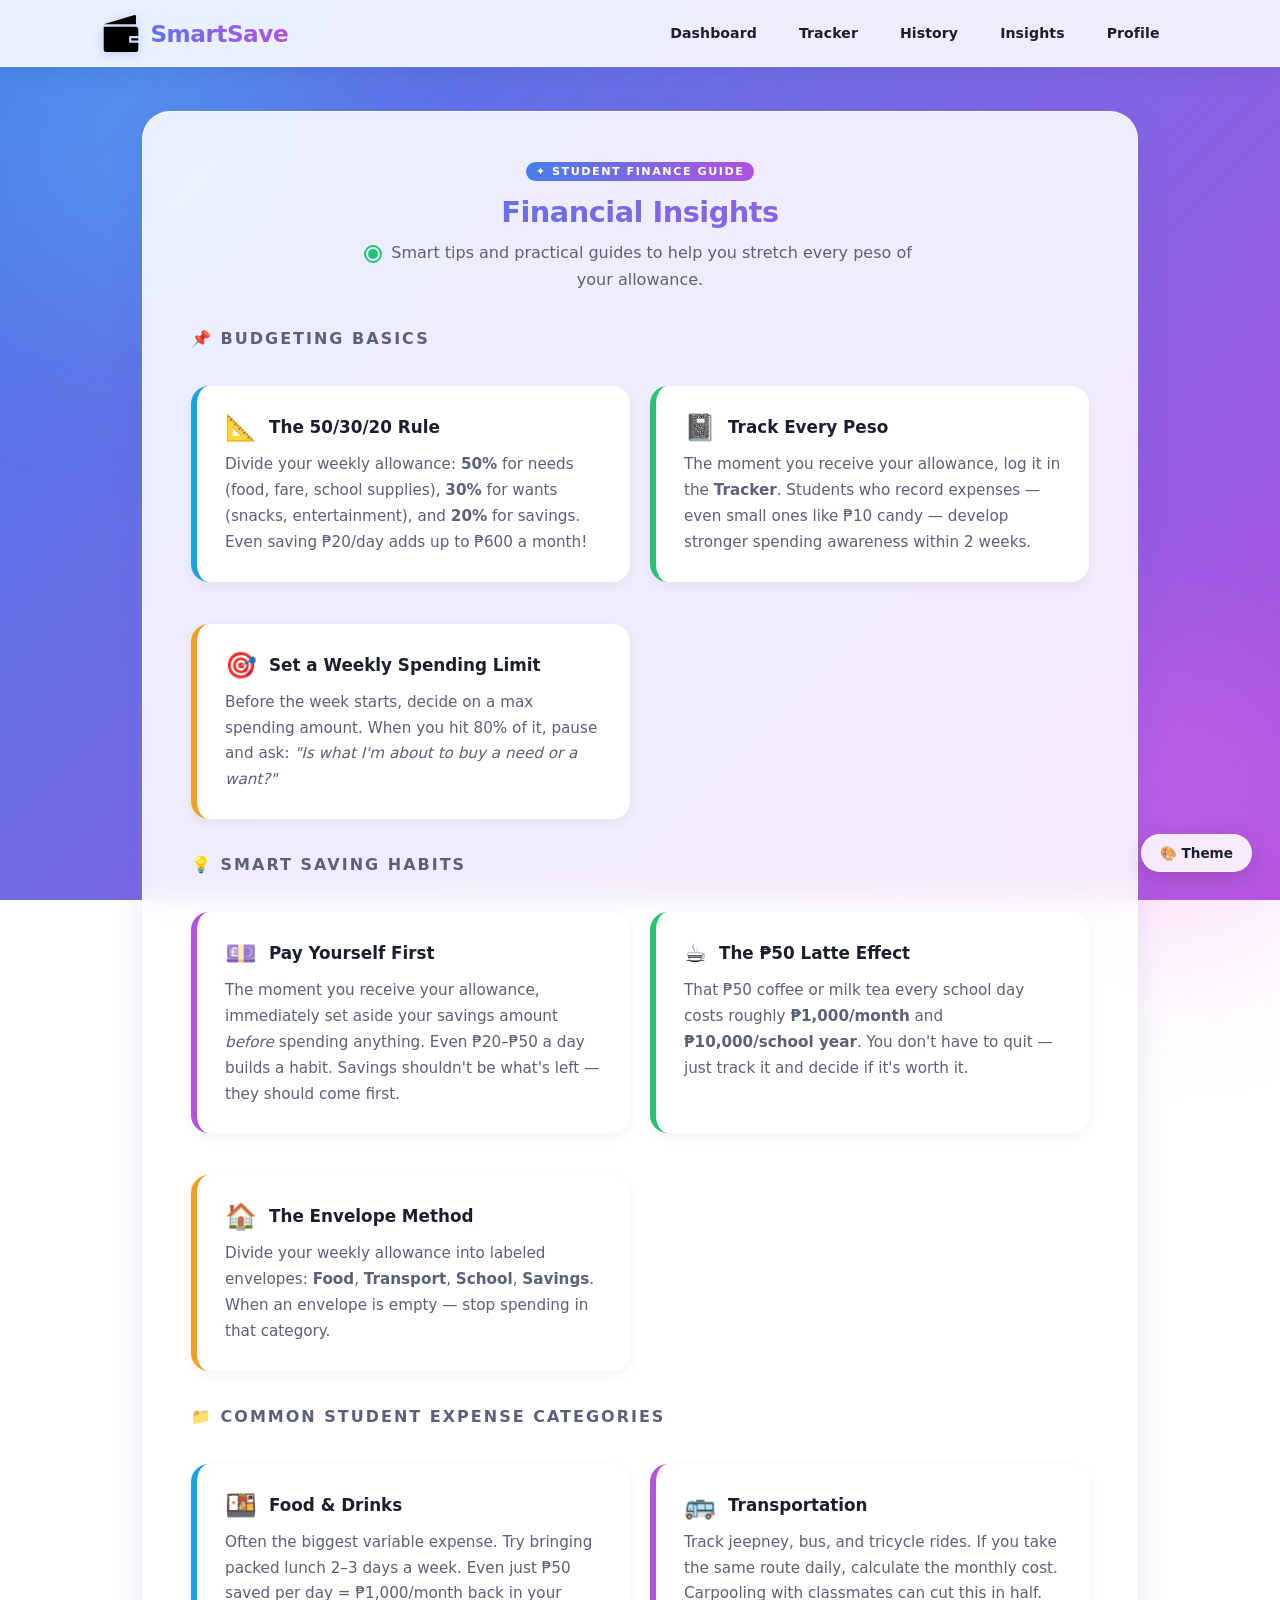
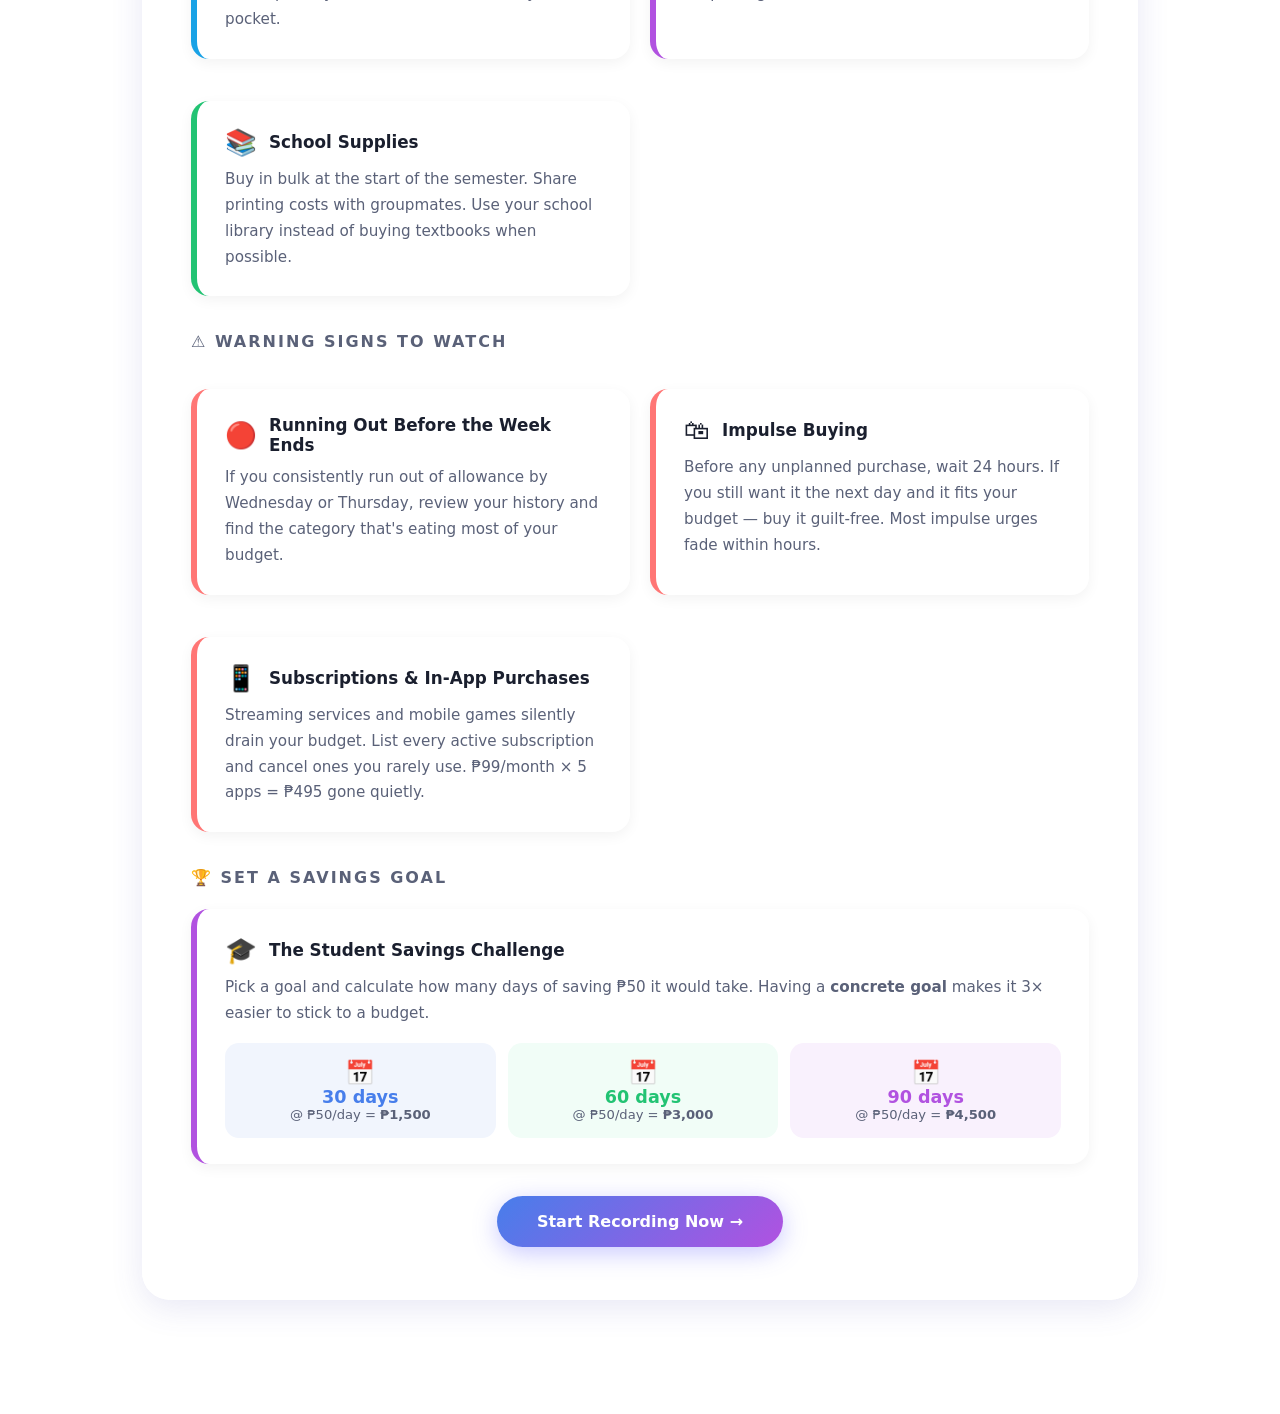
==== commit a7524a21: "insights.html" ====
--- a/FINAL PROJECT 3.0/insights.html
+++ b/FINAL PROJECT 3.0/insights.html
@@ -19,7 +19,6 @@
             <li><a href="history.html"  class="nav-item history">History</a></li>
             <li><a href="insights.html" class="nav-item insights">Insights</a></li>
             <li><a href="profile.html"  class="nav-item profile">Profile</a></li>
-            <li><a href="profile.html" class="nav-item profile">Profile</a></li>
         </ul>
     </nav>
 
